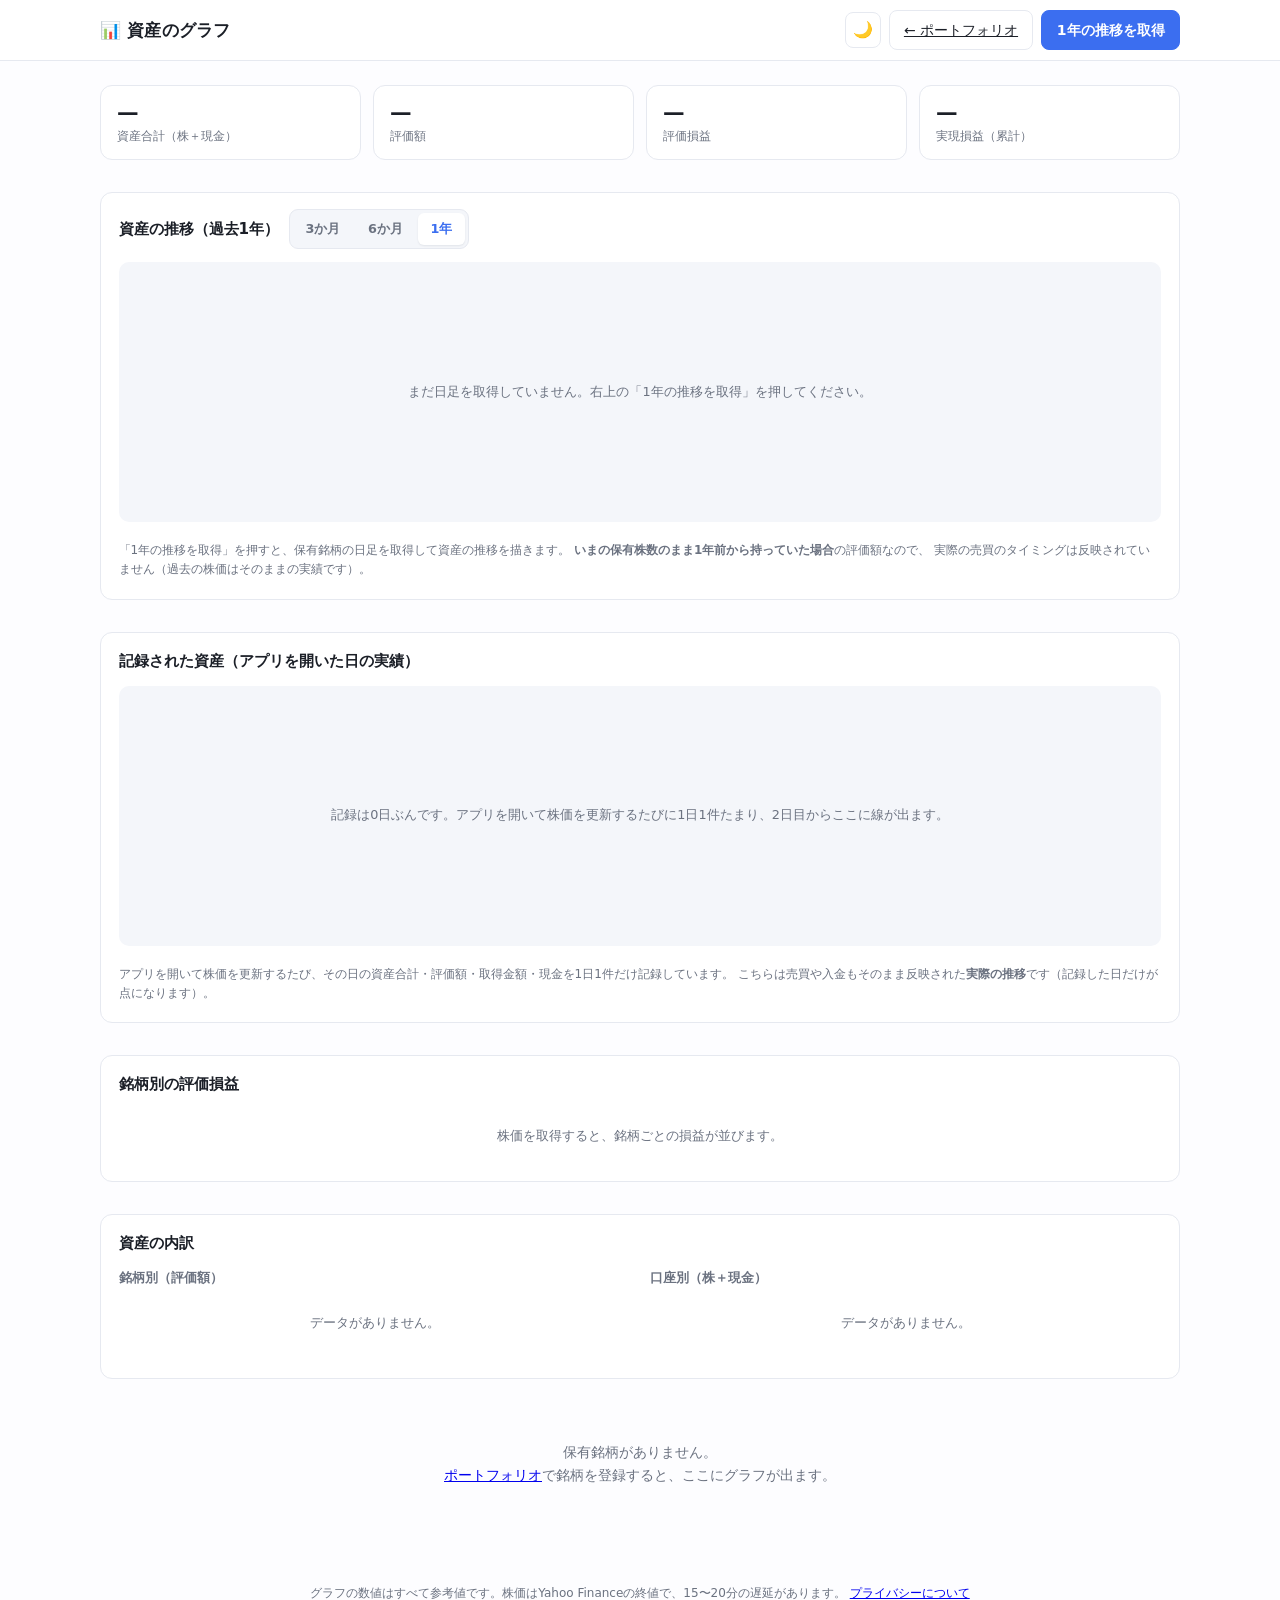
==== chart.html @ 2f05a073 "資産のグラフページを追加し、積み立てが登録できないバグを直した 積み立てパネルを設定0件のときに hidden にしていたため、「＋ 積み立てを追加」 ボタンごと消えて最初の1件を登録できなくなってい" ====
<!DOCTYPE html>
<html lang="ja">
<head>
<meta charset="UTF-8">
<meta name="viewport" content="width=device-width, initial-scale=1, viewport-fit=cover">
<title>資産のグラフ｜日本株ポートフォリオ</title>
<meta name="description" content="保有している日本株の資産合計・評価損益の推移、銘柄別の損益、口座と銘柄の構成比をグラフで確認するページ。">
<meta name="theme-color" content="#ffffff" media="(prefers-color-scheme: light)">
<meta name="theme-color" content="#14161b" media="(prefers-color-scheme: dark)">
<meta name="format-detection" content="telephone=no">

<link rel="manifest" href="manifest.webmanifest">
<meta name="apple-mobile-web-app-capable" content="yes">
<meta name="mobile-web-app-capable" content="yes">
<meta name="apple-mobile-web-app-title" content="資産グラフ">
<meta name="apple-mobile-web-app-status-bar-style" content="default">
<link rel="apple-touch-icon" href="assets/apple-touch-icon.png">

<link rel="icon" href="assets/favicon-32.png" sizes="32x32" type="image/png">
<link rel="icon" href="assets/icon.svg" type="image/svg+xml">
<link rel="stylesheet" href="css/style.css">
</head>
<body>

<header class="site-header">
  <div class="wrap header-inner">
    <h1 class="logo"><span aria-hidden="true">📊</span> 資産のグラフ</h1>
    <div class="header-actions">
      <button type="button" id="themeToggle" class="icon-btn" title="テーマ切り替え" aria-label="テーマ切り替え">🌙</button>
      <a class="btn" href="./">← ポートフォリオ</a>
      <button type="button" id="reloadBtn" class="btn btn-primary">1年の推移を取得</button>
    </div>
  </div>
</header>

<main class="wrap">

  <section class="stats" aria-label="いまの資産">
    <div class="stat"><span class="stat-value" id="statAssets">—</span><span class="stat-label">資産合計（株＋現金）</span></div>
    <div class="stat"><span class="stat-value" id="statValue">—</span><span class="stat-label">評価額</span></div>
    <div class="stat"><span class="stat-value" id="statPl">—</span><span class="stat-label">評価損益</span></div>
    <div class="stat"><span class="stat-value" id="statRealized">—</span><span class="stat-label">実現損益（累計）</span></div>
  </section>

  <section class="panel" aria-label="1年の推移">
    <div class="panel-head">
      <h2 class="panel-title">資産の推移（過去1年）</h2>
      <div class="segmented" id="rangeMode" role="group" aria-label="期間">
        <button type="button" data-range="60" aria-pressed="false">3か月</button>
        <button type="button" data-range="125" aria-pressed="false">6か月</button>
        <button type="button" data-range="250" class="is-on" aria-pressed="true">1年</button>
      </div>
    </div>
    <div id="historyChart" class="chart-box"></div>
    <div class="chart-legend" id="historyLegend"></div>
    <p class="note" id="historyNote">
      「1年の推移を取得」を押すと、保有銘柄の日足を取得して資産の推移を描きます。
      <strong>いまの保有株数のまま1年前から持っていた場合</strong>の評価額なので、
      実際の売買のタイミングは反映されていません（過去の株価はそのままの実績です）。
    </p>
  </section>

  <section class="panel" aria-label="毎日の記録">
    <h2 class="panel-title">記録された資産（アプリを開いた日の実績）</h2>
    <div id="snapshotChart" class="chart-box"></div>
    <div class="chart-legend" id="snapshotLegend"></div>
    <p class="note">
      アプリを開いて株価を更新するたび、その日の資産合計・評価額・取得金額・現金を1日1件だけ記録しています。
      こちらは売買や入金もそのまま反映された<strong>実際の推移</strong>です（記録した日だけが点になります）。
    </p>
  </section>

  <section class="panel" aria-label="銘柄別の評価損益">
    <h2 class="panel-title">銘柄別の評価損益</h2>
    <div id="plChart" class="chart-box chart-box-auto"></div>
  </section>

  <section class="panel" aria-label="構成比">
    <h2 class="panel-title">資産の内訳</h2>
    <div class="donut-row">
      <div class="donut-block">
        <h3 class="donut-title">銘柄別（評価額）</h3>
        <div id="stockDonut" class="donut-wrap"></div>
        <ul class="donut-legend" id="stockLegend"></ul>
      </div>
      <div class="donut-block">
        <h3 class="donut-title">口座別（株＋現金）</h3>
        <div id="accountDonut" class="donut-wrap"></div>
        <ul class="donut-legend" id="accountLegend"></ul>
      </div>
    </div>
  </section>

  <p class="empty" id="empty" hidden>
    保有銘柄がありません。<br>
    <a href="./">ポートフォリオ</a>で銘柄を登録すると、ここにグラフが出ます。
  </p>

</main>

<footer class="site-footer">
  <div class="wrap">
    <p class="note">
      グラフの数値はすべて参考値です。株価はYahoo Financeの終値で、15〜20分の遅延があります。
      <a href="privacy.html">プライバシーについて</a>
    </p>
  </div>
</footer>

<div id="toast" class="toast" role="status" aria-live="polite" hidden></div>

<script src="js/quotes.js"></script>
<script src="js/chart.js"></script>
<script>
  if ('serviceWorker' in navigator && location.protocol.startsWith('http')) {
    window.addEventListener('load', () => {
      navigator.serviceWorker.register('sw.js').catch((err) => console.warn('SW登録に失敗', err));
    });
  }
</script>
</body>
</html>
---- css/style.css ----
/* 日本株ポートフォリオ — 配色や部品の作りは同シリーズの他アプリと揃えています。 */
:root {
  color-scheme: light;
  --bg: #fdfdff;
  --surface: #ffffff;
  --surface-2: #f4f6fa;
  --border: #e6e9f0;
  --text: #1b1f27;
  --text-muted: #6b7280;
  --accent: #3b6ef0;
  --accent-weak: #e8eefe;
  --accent-text: #ffffff;
  --danger: #d64545;
  --danger-weak: #fdecec;
  --ok: #14875a;
  --ok-weak: #e3f4ec;
  --warn: #b7791f;
  --warn-weak: #fdf2dc;
  /* 日本の株価表示にならい、上げ＝赤 / 下げ＝緑（青）とする */
  --up: #d64545;
  --down: #1f7a53;
  --shadow: 0 1px 2px rgba(16, 24, 40, .05), 0 6px 20px rgba(16, 24, 40, .05);
  --radius: 12px;
  /* iOS Safari は 16px 未満の入力欄にフォーカスすると自動でズームするため、
     フォームコントロールはこの値を下回らないようにする。 */
  --input-font-size: 16px;
}

:root[data-theme="dark"] {
  color-scheme: dark;
  --bg: #14161b;
  --surface: #1c1f26;
  --surface-2: #23272f;
  --border: #2f343d;
  --text: #e8eaee;
  --text-muted: #99a1ae;
  --accent: #6c94ff;
  --accent-weak: #212a44;
  --accent-text: #10131a;
  --danger: #ef7373;
  --danger-weak: #3a2326;
  --ok: #4cc38a;
  --ok-weak: #1c3129;
  --warn: #e0b055;
  --warn-weak: #352d19;
  --up: #f47272;
  --down: #4cc38a;
  --shadow: 0 1px 2px rgba(0, 0, 0, .4), 0 6px 20px rgba(0, 0, 0, .3);
}

* { box-sizing: border-box; }

/* display 指定が hidden 属性を上書きしてしまうため、hidden を常に優先させる。 */
[hidden] { display: none !important; }

/* iPhone（ホーム画面から起動したとき）向けの土台。
   ・overscroll-behavior: 端まで来たときのバウンド／引っ張って更新を止める
   ・overflow-x: clip: 横方向のはみ出しを切る。clip はスクロール領域を作らないので
     position: sticky のヘッダーがそのまま効く（hidden だと効かなくなる）
   ・touch-action: pan-y pinch-zoom: 縦スクロールとピンチ拡大だけ許可し、
     横・斜めのスワイプで画面が横に揺れるのを止める */
html {
  overscroll-behavior: none;
  overflow-x: clip;
  -webkit-text-size-adjust: 100%;
}

body {
  margin: 0;
  min-height: 100dvh;
  background: var(--bg);
  color: var(--text);
  font-family: system-ui, -apple-system, "Segoe UI", "Hiragino Sans", "Noto Sans JP", Meiryo, sans-serif;
  line-height: 1.6;
  -webkit-text-size-adjust: 100%;
  overscroll-behavior: none;
  overflow-x: clip;
  touch-action: pan-y pinch-zoom;
  -webkit-tap-highlight-color: transparent;
  /* 横向き時のノッチ側の余白 */
  padding-left: env(safe-area-inset-left);
  padding-right: env(safe-area-inset-right);
}

.wrap {
  width: min(1080px, 100% - 2rem);
  margin-inline: auto;
}

.num { font-variant-numeric: tabular-nums; }

/* ---------- header ---------- */
.site-header {
  position: sticky;
  top: 0;
  z-index: 10;
  background: color-mix(in srgb, var(--surface) 88%, transparent);
  backdrop-filter: blur(8px);
  border-bottom: 1px solid var(--border);
  /* ステータスバー（ノッチ）に潜り込まないぶんの余白 */
  padding-top: env(safe-area-inset-top);
}

.header-inner {
  display: flex;
  align-items: center;
  gap: 1rem;
  min-height: 60px;
  flex-wrap: wrap;
  padding-block: .5rem;
}

.logo {
  font-size: 1.05rem;
  margin: 0;
  margin-right: auto;
  letter-spacing: .01em;
}

.header-actions {
  display: flex;
  align-items: center;
  gap: .5rem;
}

/* ---------- buttons ---------- */
.btn {
  font: inherit;
  font-size: .875rem;
  padding: .5rem .9rem;
  border-radius: 8px;
  border: 1px solid var(--border);
  background: var(--surface);
  color: var(--text);
  cursor: pointer;
  white-space: nowrap;
  transition: background .15s, border-color .15s;
  /* ダブルタップ拡大と長押しの選択メニューを抑える */
  touch-action: manipulation;
  -webkit-user-select: none;
  user-select: none;
}

.btn:hover { background: var(--surface-2); }
.btn:disabled { opacity: .55; cursor: progress; }

.btn-primary {
  background: var(--accent);
  border-color: var(--accent);
  color: var(--accent-text);
  font-weight: 600;
}

.btn-primary:hover { filter: brightness(1.06); background: var(--accent); }
.btn-sm { font-size: .8rem; padding: .3rem .6rem; }

.icon-btn {
  font: inherit;
  width: 36px;
  height: 36px;
  display: grid;
  place-items: center;
  border-radius: 8px;
  border: 1px solid var(--border);
  background: var(--surface);
  color: var(--text);
  cursor: pointer;
  touch-action: manipulation;
  -webkit-user-select: none;
  user-select: none;
}

.icon-btn:hover { background: var(--surface-2); }

/* ---------- menu ---------- */
.menu { position: relative; }

/* 既定は右揃え（ボタンの右端に合わせて左へ開く）。
   ボタンが画面の左寄りにあると左へはみ出すので、開くときに app.js が
   left / right を入れ替える。幅も画面内に収まるように抑えている。 */
.menu-list {
  position: absolute;
  right: 0;
  top: calc(100% + 6px);
  min-width: 200px;
  max-width: min(260px, calc(100vw - 1.5rem));
  background: var(--surface);
  border: 1px solid var(--border);
  border-radius: 10px;
  box-shadow: var(--shadow);
  padding: .3rem;
  display: flex;
  flex-direction: column;
  z-index: 20;
}

.menu-list button {
  font: inherit;
  font-size: .875rem;
  text-align: left;
  padding: .5rem .65rem;
  border: 0;
  border-radius: 6px;
  background: transparent;
  color: var(--text);
  cursor: pointer;
}

.menu-list button:hover { background: var(--surface-2); }
.menu-list .danger { color: var(--danger); }

/* ---------- stats ---------- */
.stats {
  display: grid;
  grid-template-columns: repeat(auto-fit, minmax(150px, 1fr));
  gap: .75rem;
  margin: 1.5rem 0 .5rem;
}

.stat {
  background: var(--surface);
  border: 1px solid var(--border);
  border-radius: var(--radius);
  padding: .85rem 1rem;
  display: flex;
  flex-direction: column;
}

.stat-value {
  font-size: 1.35rem;
  font-weight: 700;
  line-height: 1.25;
  font-variant-numeric: tabular-nums;
  overflow-wrap: anywhere;
}

.stat-value .sub { font-size: .8rem; font-weight: 600; margin-left: .35rem; }
.stat-label { font-size: .75rem; color: var(--text-muted); }

.up { color: var(--up); }
.down { color: var(--down); }

.updated-line {
  margin: 0 0 1rem;
  font-size: .75rem;
  color: var(--text-muted);
}

/* ---------- toolbar ---------- */
.toolbar {
  display: flex;
  gap: .5rem;
  flex-wrap: wrap;
  align-items: center;
  margin-bottom: 1.25rem;
}

.toolbar .search { flex: 1 1 240px; min-width: 0; }

.toolbar input[type="search"],
.toolbar select {
  font: inherit;
  font-size: var(--input-font-size);
  padding: .5rem .7rem;
  border-radius: 8px;
  border: 1px solid var(--border);
  background: var(--surface);
  color: var(--text);
}

.check {
  display: inline-flex;
  align-items: center;
  gap: .35rem;
  font-size: .82rem;
  color: var(--text-muted);
  cursor: pointer;
}

/* ---------- セグメント切り替え ---------- */
.segmented {
  display: inline-flex;
  background: var(--surface-2);
  border: 1px solid var(--border);
  border-radius: 9px;
  padding: 3px;
  gap: 2px;
}

.segmented button {
  font: inherit;
  font-size: .8rem;
  font-weight: 600;
  padding: .35rem .8rem;
  border: 0;
  border-radius: 6px;
  background: transparent;
  color: var(--text-muted);
  cursor: pointer;
  white-space: nowrap;
  touch-action: manipulation;
  -webkit-user-select: none;
  user-select: none;
}

.segmented button:hover { color: var(--text); }

.segmented button.is-on {
  background: var(--surface);
  color: var(--accent);
  box-shadow: 0 1px 2px rgba(16, 24, 40, .08);
}

/* ---------- 保有銘柄カード ---------- */
.list {
  display: grid;
  grid-template-columns: repeat(auto-fill, minmax(340px, 1fr));
  gap: 1rem;
}

.card {
  background: var(--surface);
  border: 1px solid var(--border);
  border-radius: var(--radius);
  box-shadow: var(--shadow);
  padding: 1rem;
  display: flex;
  flex-direction: column;
  gap: .7rem;
}

.card-top { display: flex; align-items: start; gap: .6rem; }

.card-title {
  margin: 0;
  font-size: 1rem;
  font-weight: 700;
  flex: 1;
  min-width: 0;
  overflow-wrap: anywhere;
}

.card-code {
  display: block;
  font-size: .72rem;
  font-weight: 600;
  color: var(--text-muted);
  font-variant-numeric: tabular-nums;
}

.price-box { text-align: right; white-space: nowrap; }

.price-now {
  font-size: 1.2rem;
  font-weight: 700;
  font-variant-numeric: tabular-nums;
  display: block;
  line-height: 1.2;
}

.price-chg { font-size: .75rem; font-weight: 600; font-variant-numeric: tabular-nums; }
.price-stale { font-size: .7rem; color: var(--text-muted); display: block; }

.kv {
  display: grid;
  grid-template-columns: repeat(3, 1fr);
  gap: .5rem .6rem;
  background: var(--surface-2);
  border-radius: 9px;
  padding: .6rem .7rem;
}

.kv > div { min-width: 0; }
.kv dt, .kv .k { font-size: .68rem; color: var(--text-muted); margin: 0; }
.kv dd, .kv .v {
  margin: 0;
  font-size: .92rem;
  font-weight: 700;
  font-variant-numeric: tabular-nums;
  overflow-wrap: anywhere;
}

.section-mini {
  border-top: 1px solid var(--border);
  padding-top: .6rem;
}

.mini-title {
  font-size: .72rem;
  font-weight: 700;
  color: var(--text-muted);
  margin: 0 0 .35rem;
  display: flex;
  align-items: center;
  gap: .4rem;
}

.dividend-line {
  display: flex;
  align-items: baseline;
  gap: .5rem;
  flex-wrap: wrap;
}

.dividend-amount {
  font-size: 1.15rem;
  font-weight: 700;
  font-variant-numeric: tabular-nums;
}

.badges { display: flex; flex-wrap: wrap; gap: .35rem; }

.badge {
  font-size: .7rem;
  font-weight: 600;
  padding: .15rem .5rem;
  border-radius: 999px;
  background: var(--surface-2);
  color: var(--text-muted);
  white-space: nowrap;
}

.badge.ok { background: var(--ok-weak); color: var(--ok); }
.badge.accent { background: var(--accent-weak); color: var(--accent); }
.badge.warn { background: var(--warn-weak); color: var(--warn); }
.badge.danger { background: var(--danger-weak); color: var(--danger); }

.yutai-now {
  font-size: .85rem;
  margin: .3rem 0 0;
  overflow-wrap: anywhere;
  word-break: break-word;
}

.yutai-next {
  font-size: .78rem;
  color: var(--warn);
  margin: .25rem 0 0;
  font-weight: 600;
  overflow-wrap: anywhere;
  word-break: break-word;
}

.yutai-none { font-size: .82rem; color: var(--text-muted); margin: 0; }

/* ---------- 長文の折りたたみ ---------- */
.fold { margin: .3rem 0 0; }

.fold > summary {
  font-size: .78rem;
  color: var(--accent);
  cursor: pointer;
  list-style-position: inside;
  touch-action: manipulation;
  -webkit-user-select: none;
  user-select: none;
}

.fold > summary:hover { text-decoration: underline; }
.fold[open] > summary { margin-bottom: .2rem; }
.fold > p { margin: 0; }

.memo {
  font-size: .8rem;
  color: var(--text-muted);
  background: var(--surface-2);
  border-radius: 8px;
  padding: .45rem .6rem;
  margin: 0;
  white-space: pre-wrap;
  overflow-wrap: anywhere;
}

.card-actions {
  display: flex;
  gap: .4rem;
  flex-wrap: wrap;
  margin-top: auto;
  padding-top: .25rem;
}

.card-actions .btn { font-size: .78rem; padding: .3rem .6rem; }
.card-actions .btn.link-danger { color: var(--danger); }

/* ---------- 一覧表モード ---------- */
.list.table-view {
  display: block;
  overflow-x: auto;
  /* body で横方向のパンを止めているので、この中だけ横スワイプを許可する */
  touch-action: pan-x pan-y pinch-zoom;
  -webkit-overflow-scrolling: touch;
  background: var(--surface);
  border: 1px solid var(--border);
  border-radius: var(--radius);
}

.holdings-table {
  width: 100%;
  border-collapse: collapse;
  font-size: .85rem;
  white-space: nowrap;
}

.holdings-table th,
.holdings-table td {
  padding: .55rem .7rem;
  border-bottom: 1px solid var(--border);
  text-align: right;
  font-variant-numeric: tabular-nums;
}

.holdings-table th {
  font-size: .72rem;
  color: var(--text-muted);
  font-weight: 600;
  position: sticky;
  top: 0;
  background: var(--surface);
}

.holdings-table th:first-child,
.holdings-table td:first-child { text-align: left; white-space: normal; min-width: 11rem; }
.holdings-table tbody tr:hover { background: var(--surface-2); }
.holdings-table tfoot td { font-weight: 700; border-top: 2px solid var(--border); border-bottom: 0; }
.holdings-table .row-btn {
  font: inherit;
  font-size: .78rem;
  border: 1px solid var(--border);
  border-radius: 6px;
  background: var(--surface);
  color: var(--text);
  padding: .15rem .5rem;
  cursor: pointer;
}

/* ---------- パネル（配当カレンダー・優待一覧） ---------- */
.panel {
  margin-top: 2rem;
  background: var(--surface);
  border: 1px solid var(--border);
  border-radius: var(--radius);
  padding: 1rem 1.1rem 1.2rem;
}

.panel-title { margin: 0 0 .8rem; font-size: .95rem; }

/* サマリーの直下に置くパネルは、上の余白を詰める */
.panel-tight { margin-top: .75rem; }

/* ---------- 口座別サマリー ---------- */
.account-grid {
  display: grid;
  grid-template-columns: repeat(auto-fit, minmax(220px, 1fr));
  gap: .6rem;
}

.account-card {
  font: inherit;
  text-align: left;
  display: flex;
  flex-direction: column;
  gap: .3rem;
  background: var(--surface-2);
  border: 1px solid transparent;
  border-radius: 10px;
  padding: .6rem .75rem;
  color: var(--text);
  cursor: pointer;
  touch-action: manipulation;
}

.account-card:hover { border-color: var(--border); }
.account-card.is-on { border-color: var(--accent); background: var(--accent-weak); }

.ac-head { display: flex; align-items: center; gap: .4rem; }
.ac-count { font-size: .72rem; color: var(--text-muted); }
.ac-value { font-size: 1.15rem; font-weight: 700; font-variant-numeric: tabular-nums; }

.ac-rows {
  display: flex;
  flex-direction: column;
  font-size: .76rem;
  color: var(--text-muted);
  font-variant-numeric: tabular-nums;
}

/* ---------- NISA枠のゲージ ---------- */
.gauge { margin-bottom: .8rem; }

.gauge-head {
  display: flex;
  justify-content: space-between;
  gap: .5rem;
  font-size: .78rem;
  font-weight: 600;
  margin-bottom: .25rem;
  flex-wrap: wrap;
}

.gauge-head .num { color: var(--text-muted); font-weight: 600; }

.gauge-bar {
  height: 10px;
  border-radius: 999px;
  background: var(--surface-2);
  overflow: hidden;
}

.gauge-bar > span {
  display: block;
  height: 100%;
  border-radius: 999px;
  background: var(--ok);
  transition: width .35s ease;
}

.gauge-bar > span.over { background: var(--danger); }
.gauge-rest { margin: .2rem 0 0; font-size: .72rem; color: var(--text-muted); font-variant-numeric: tabular-nums; }

.calendar {
  display: grid;
  /* minmax(0, 1fr) にしないと、中身の最小幅で12列が画面からはみ出す */
  grid-template-columns: repeat(12, minmax(0, 1fr));
  gap: .35rem;
  align-items: end;
  min-height: 130px;
}

.cal-col {
  display: flex;
  flex-direction: column;
  align-items: center;
  gap: .25rem;
  min-width: 0;
  overflow: hidden;
}

.cal-amount { font-size: .62rem; color: var(--text-muted); font-variant-numeric: tabular-nums; }

.cal-bar {
  width: 100%;
  min-height: 3px;
  border-radius: 5px 5px 0 0;
  background: var(--accent);
  opacity: .85;
}

/* クラス名は .empty にしないこと（空状態メッセージ用の .empty と衝突して
   padding が付き、カレンダーの列がはみ出す）。 */
.cal-bar.is-empty { background: var(--surface-2); }
.cal-month { font-size: .68rem; color: var(--text-muted); font-variant-numeric: tabular-nums; }

.yutai-list { list-style: none; margin: 0; padding: 0; display: grid; gap: .5rem; }

/* 優待の説明は長くなりがちなので、1行に詰め込まず縦に積む。 */
.yutai-list li {
  display: flex;
  flex-direction: column;
  gap: .2rem;
  background: var(--surface-2);
  border-radius: 9px;
  padding: .5rem .7rem;
  font-size: .85rem;
  min-width: 0;
}

.yutai-list .y-head {
  display: flex;
  gap: .5rem;
  align-items: baseline;
  flex-wrap: wrap;
  min-width: 0;
}

.yutai-list .y-name { font-weight: 700; overflow-wrap: anywhere; }
.yutai-list .y-text { margin: 0; overflow-wrap: anywhere; word-break: break-word; }
.yutai-list .y-value { font-variant-numeric: tabular-nums; color: var(--text-muted); margin-left: auto; }

/* ---------- empty / footer ---------- */
.empty {
  text-align: center;
  color: var(--text-muted);
  padding: 3rem 1rem;
  font-size: .9rem;
}

.note { font-size: .75rem; color: var(--text-muted); line-height: 1.6; margin: .6rem 0 0; }

.site-footer {
  margin: 3rem auto 2rem;
  /* ホームインジケータに文字がかからないようにする */
  padding-bottom: env(safe-area-inset-bottom);
  font-size: .75rem;
  color: var(--text-muted);
  text-align: center;
}

/* ---------- dialog ---------- */
.dialog {
  border: 1px solid var(--border);
  border-radius: 14px;
  background: var(--surface);
  color: var(--text);
  padding: 0;
  width: min(560px, calc(100% - 2rem));
  max-height: calc(100dvh - env(safe-area-inset-top) - env(safe-area-inset-bottom) - 2rem);
  box-shadow: var(--shadow);
  /* ダイアログの中は縦スクロールのみ。背面のページには伝播させない */
  overscroll-behavior: contain;
}

.dialog-wide { width: min(700px, calc(100% - 2rem)); }
.dialog::backdrop { background: rgba(0, 0, 0, .45); }

.dialog form {
  padding: 1.25rem;
  padding-bottom: calc(1.25rem + env(safe-area-inset-bottom));
  display: flex;
  flex-direction: column;
  gap: .85rem;
  max-height: calc(100dvh - env(safe-area-inset-top) - env(safe-area-inset-bottom) - 2rem);
  overflow-y: auto;
  overscroll-behavior: contain;
}

/* autofocus を当てている見出し。フォーカスリングは出さない（キーボード対策のための便宜的なフォーカス） */
.dialog-title:focus { outline: none; }

.dialog-title { margin: 0; font-size: 1.1rem; }
.dialog-sub { margin: -.5rem 0 0; font-size: .85rem; color: var(--text-muted); }
.dialog-text { margin: 0; font-size: .88rem; }
.dialog-list { margin: 0; padding-left: 1.2rem; font-size: .82rem; color: var(--text-muted); }
.dialog-list li { margin-bottom: .25rem; }

.row { display: flex; gap: .6rem; flex-wrap: wrap; }

.field { display: flex; flex-direction: column; gap: .25rem; flex: 1 1 12rem; min-width: 0; }
.field-sm { flex: 0 1 8rem; }

.field > span {
  font-size: .78rem;
  color: var(--text-muted);
  font-weight: 600;
}

.field > span em {
  font-style: normal;
  color: var(--danger);
  font-size: .7rem;
  margin-left: .2rem;
}

.field input,
.field select,
.field textarea {
  font: inherit;
  font-size: var(--input-font-size);
  padding: .5rem .65rem;
  border-radius: 8px;
  border: 1px solid var(--border);
  background: var(--bg);
  color: var(--text);
  width: 100%;
}

.field input:focus-visible,
.field select:focus-visible,
.toolbar input:focus-visible,
.toolbar select:focus-visible,
.btn:focus-visible,
.icon-btn:focus-visible {
  outline: 2px solid var(--accent);
  outline-offset: 1px;
}

.hint { margin: .1rem 0 0; font-size: .75rem; color: var(--text-muted); line-height: 1.45; }

.field-label {
  font-size: .78rem;
  color: var(--text-muted);
  font-weight: 600;
}

.field-label em { font-style: normal; color: var(--danger); font-size: .7rem; margin-left: .2rem; }

/* ---------- 証券コードの候補 ---------- */
.combo { position: relative; }

.suggest {
  position: absolute;
  inset-inline: 0;
  top: calc(100% + 4px);
  z-index: 5;
  margin: 0;
  padding: .25rem;
  list-style: none;
  max-height: 15rem;
  overflow-y: auto;
  overscroll-behavior: contain;
  background: var(--surface);
  border: 1px solid var(--border);
  border-radius: 10px;
  box-shadow: var(--shadow);
}

.suggest button {
  font: inherit;
  width: 100%;
  display: flex;
  align-items: baseline;
  gap: .5rem;
  text-align: left;
  padding: .4rem .5rem;
  border: 0;
  border-radius: 7px;
  background: transparent;
  color: var(--text);
  cursor: pointer;
  touch-action: manipulation;
}

.suggest button:hover,
.suggest button:focus-visible { background: var(--surface-2); outline: none; }

.suggest .sg-code {
  font-size: .8rem;
  font-weight: 700;
  font-variant-numeric: tabular-nums;
  color: var(--accent);
  flex: 0 0 3.2rem;
}

.suggest .sg-name { font-size: .85rem; flex: 1; min-width: 0; overflow-wrap: anywhere; }
.suggest .sg-mk { font-size: .68rem; color: var(--text-muted); white-space: nowrap; }

.form-error {
  margin: 0;
  font-size: .82rem;
  color: var(--danger);
  background: var(--danger-weak);
  border-radius: 8px;
  padding: .45rem .6rem;
}

.fieldset {
  border: 1px solid var(--border);
  border-radius: 10px;
  padding: .75rem;
  margin: 0;
  display: flex;
  flex-direction: column;
  gap: .5rem;
}

.fieldset legend { font-size: .78rem; font-weight: 700; color: var(--text-muted); padding: 0 .3rem; }

.tier-rows { display: flex; flex-direction: column; gap: .45rem; }

.tier-row { display: flex; gap: .4rem; align-items: center; }
.tier-row input { font: inherit; font-size: var(--input-font-size); padding: .4rem .5rem; border-radius: 7px; border: 1px solid var(--border); background: var(--bg); color: var(--text); min-width: 0; }
.tier-row .t-shares { width: 5.5rem; text-align: right; }
.tier-row .t-text { flex: 1; }
.tier-row .t-value { width: 6.5rem; text-align: right; }
.tier-row .t-del { border: 0; background: transparent; color: var(--text-muted); cursor: pointer; font: inherit; padding: .1rem .35rem; line-height: 1; }
.tier-row .t-del:hover { color: var(--danger); }

.dialog-actions {
  display: flex;
  justify-content: flex-end;
  gap: .5rem;
  flex-wrap: wrap;
  padding-top: .25rem;
}

/* ---------- シミュレーション ---------- */
.sim-controls { display: flex; flex-direction: column; gap: .5rem; min-width: 0; }
.sim-controls > * { max-width: 100%; }
.sim-controls input[type="range"] { width: 100%; min-width: 0; accent-color: var(--accent); }
.sim-quick { display: flex; gap: .4rem; flex-wrap: wrap; }

/* 狭い画面では表がダイアログの幅を超えるので、この中だけ横スクロールさせる */
.table-scroll {
  overflow-x: auto;
  touch-action: pan-x pan-y pinch-zoom;
  -webkit-overflow-scrolling: touch;
}

.sim-table { width: 100%; border-collapse: collapse; font-size: .85rem; }
.sim-table th, .sim-table td {
  padding: .45rem .5rem;
  border-bottom: 1px solid var(--border);
  text-align: right;
  font-variant-numeric: tabular-nums;
}
.sim-table th { font-size: .72rem; color: var(--text-muted); font-weight: 600; }
.sim-table th:first-child, .sim-table td:first-child { text-align: left; white-space: nowrap; }
.sim-table .diff { font-weight: 700; }
.sim-table tr.highlight td { background: var(--accent-weak); }

.sim-yutai {
  background: var(--surface-2);
  border-radius: 9px;
  padding: .6rem .7rem;
  font-size: .85rem;
  margin: .75rem 0 0;
}

.sim-yutai .arrow { color: var(--text-muted); margin: 0 .35rem; }
.sim-note { font-size: .75rem; color: var(--text-muted); margin: .5rem 0 0; }

/* ---------- toast ---------- */
.toast {
  position: fixed;
  left: 50%;
  bottom: calc(1.5rem + env(safe-area-inset-bottom));
  transform: translateX(-50%);
  background: var(--text);
  color: var(--bg);
  font-size: .85rem;
  padding: .55rem 1rem;
  border-radius: 999px;
  box-shadow: var(--shadow);
  z-index: 100;
  max-width: min(90vw, 30rem);
  text-align: center;
}

@media (max-width: 560px) {
  .wrap { width: min(1080px, 100% - 1.5rem); }
  .logo { font-size: .95rem; flex: 1 1 100%; margin-right: 0; }
  .header-inner { gap: .5rem; min-height: 52px; }
  /* ボタンが増えても収まるように、狭い画面では折り返させる */
  .header-actions { gap: .35rem; width: 100%; flex-wrap: wrap; }
  .header-actions .btn {
    flex: 1 1 auto;
    min-width: 0;
    padding: .45rem .5rem;
    font-size: .82rem;
    text-align: center;
  }
  .stats { grid-template-columns: repeat(2, 1fr); gap: .5rem; }
  .stat { padding: .7rem .8rem; }
  .stat-value { font-size: 1.15rem; }
  .list { grid-template-columns: 1fr; }
  .calendar { gap: .15rem; }
  .cal-amount { display: none; }
  .cal-month { font-size: .6rem; }
  .sim-table { font-size: .78rem; }
  .sim-table th, .sim-table td { padding: .4rem .3rem; }
  .sim-table th:first-child, .sim-table td:first-child { white-space: normal; }
  .kv { grid-template-columns: repeat(2, 1fr); }
  .card-actions .btn { flex: 1 1 30%; }
  .account-grid { grid-template-columns: 1fr; }
  .toolbar select { flex: 1 1 45%; min-width: 0; }
}

/* ホーム画面から起動したとき（ブラウザのUIが無い状態） */
@media (display-mode: standalone) {
  /* Safari のツールバーが無いぶん、最下部に少し余白を足す */
  .site-footer { margin-bottom: calc(2rem + env(safe-area-inset-bottom)); }
}

/* ---------- 夜間PTS・場中の値動きページ ---------- */
.session-bar {
  background: var(--surface);
  border: 1px solid var(--border);
  border-radius: var(--radius);
  padding: .8rem 1rem;
  margin-top: 1.5rem;
  display: flex;
  flex-direction: column;
  gap: .4rem;
}

.session-now { display: flex; align-items: baseline; gap: .6rem; flex-wrap: wrap; }

.session-badge {
  font-size: .8rem;
  font-weight: 700;
  padding: .2rem .7rem;
  border-radius: 999px;
  background: var(--surface-2);
  color: var(--text-muted);
  white-space: nowrap;
}

.session-badge.is-morning,
.session-badge.is-afternoon { background: var(--ok-weak); color: var(--ok); }
.session-badge.is-lunch,
.session-badge.is-closing,
.session-badge.is-pre { background: var(--warn-weak); color: var(--warn); }
.session-badge.is-night { background: var(--accent-weak); color: var(--accent); }
.session-badge.is-weekend { background: var(--surface-2); color: var(--text-muted); }

.session-clock { font-size: 1.4rem; font-weight: 700; line-height: 1.1; }
.session-next { margin: 0; font-size: .78rem; color: var(--text-muted); }

.session-track { display: flex; gap: 2px; height: 8px; margin-top: .2rem; }

.track-seg {
  background: var(--surface-2);
  border-radius: 3px;
  overflow: hidden;
  min-width: 0;
}

.track-seg > span { display: block; height: 100%; background: var(--accent); opacity: .75; }
.track-seg.is-lunch > span,
.track-seg.is-closing > span { background: var(--text-muted); opacity: .35; }
.track-seg.is-night > span { background: var(--accent); opacity: 1; }

/* 当日の値動きミニチャート */
.spark {
  width: 100%;
  height: 64px;
  display: block;
  background: var(--surface-2);
  border-radius: 8px;
}

.spark-none {
  height: 64px;
  display: grid;
  place-items: center;
  background: var(--surface-2);
  border-radius: 8px;
  font-size: .75rem;
  color: var(--text-muted);
}

.kv-4 { grid-template-columns: repeat(4, minmax(0, 1fr)); }

/* 夜間PTSの入力 */
.pts-input-line {
  display: flex;
  gap: .4rem;
  align-items: center;
  flex-wrap: wrap;
}

.pts-input {
  font: inherit;
  font-size: var(--input-font-size);
  font-variant-numeric: tabular-nums;
  padding: .45rem .6rem;
  border-radius: 8px;
  border: 1px solid var(--border);
  background: var(--bg);
  color: var(--text);
  flex: 1 1 7rem;
  min-width: 0;
}

.pts-input:focus-visible { outline: 2px solid var(--accent); outline-offset: 1px; }

.pts-result {
  display: flex;
  align-items: baseline;
  gap: .5rem;
  flex-wrap: wrap;
  margin-top: .5rem;
}

.pts-diff { font-size: 1.1rem; font-weight: 700; font-variant-numeric: tabular-nums; }
.pts-pl { font-size: .82rem; font-weight: 600; font-variant-numeric: tabular-nums; }

@media (max-width: 560px) {
  .session-clock { font-size: 1.2rem; }
  .kv-4 { grid-template-columns: repeat(2, minmax(0, 1fr)); }
  .pts-input-line .btn { flex: 1; text-align: center; }
}

/* ---------- 投資余力・売却履歴 ---------- */
.cash-rows { display: flex; flex-direction: column; gap: .6rem; }

.stats-inline { margin: 0 0 1rem; }
.stats-inline .stat { padding: .6rem .75rem; }
.stats-inline .stat-value { font-size: 1.05rem; }

.sales-list { list-style: none; margin: 0; padding: 0; display: grid; gap: .5rem; }

.sales-list li {
  background: var(--surface-2);
  border-radius: 9px;
  padding: .5rem .7rem;
  display: flex;
  flex-direction: column;
  gap: .25rem;
  min-width: 0;
}

.sale-head { display: flex; align-items: baseline; gap: .5rem; flex-wrap: wrap; min-width: 0; }
.sale-date { font-size: .72rem; color: var(--text-muted); }
.sale-name { font-weight: 700; font-size: .88rem; overflow-wrap: anywhere; }
.sale-head .row-btn { margin-left: auto; }

.sale-body {
  display: flex;
  gap: .3rem .9rem;
  flex-wrap: wrap;
  font-size: .78rem;
  color: var(--text-muted);
  font-variant-numeric: tabular-nums;
}

.sale-body .up, .sale-body .down { font-weight: 700; }

/* 売却済みの銘柄カードは沈めて表示する */
.card.is-sold { opacity: .72; }
.card.is-sold .price-now { font-weight: 600; }

.sell-quick { display: flex; gap: .35rem; flex-wrap: wrap; }
.sell-preview { margin-top: .25rem; }
.sell-preview .sim-table td:first-child { color: var(--text-muted); font-size: .78rem; }
.sell-preview .sim-table td:last-child { text-align: right; font-weight: 600; }

/* ---------- 積み立て ---------- */
.panel-head {
  display: flex;
  align-items: center;
  gap: .6rem;
  flex-wrap: wrap;
  margin-bottom: .8rem;
}

.panel-head .panel-title { margin: 0; }
.panel-head .btn { margin-left: auto; }

.plan-summary {
  display: flex;
  flex-direction: column;
  gap: .5rem;
  margin-bottom: .9rem;
  padding-bottom: .8rem;
  border-bottom: 1px solid var(--border);
}

.plan-total { display: flex; align-items: baseline; gap: .6rem; flex-wrap: wrap; }
.plan-total-value { font-size: 1.35rem; font-weight: 700; font-variant-numeric: tabular-nums; }
.plan-total-value .sub { font-size: .8rem; font-weight: 600; margin-left: .1rem; }
.plan-total-label { font-size: .78rem; color: var(--text-muted); }

.plan-account {
  display: flex;
  align-items: center;
  gap: .5rem;
  flex-wrap: wrap;
  font-size: .78rem;
  color: var(--text-muted);
}

.plan-limit { display: flex; align-items: center; gap: .5rem; flex: 1 1 14rem; min-width: 0; flex-wrap: wrap; }
.plan-limit .gauge-bar { flex: 1 1 6rem; min-width: 4rem; height: 8px; }

.plan-list { display: grid; grid-template-columns: repeat(auto-fill, minmax(320px, 1fr)); gap: .9rem; }

.plan-card {
  background: var(--surface-2);
  border: 1px solid var(--border);
  border-radius: var(--radius);
  padding: .85rem;
  display: flex;
  flex-direction: column;
  gap: .6rem;
  min-width: 0;
}

.plan-card.is-paused { opacity: .65; }

.plan-head { display: flex; align-items: start; gap: .6rem; }
.plan-name { margin: 0; font-size: 1rem; font-weight: 700; flex: 1; min-width: 0; overflow-wrap: anywhere; }
.plan-amount { font-size: 1.05rem; font-weight: 700; white-space: nowrap; font-variant-numeric: tabular-nums; }
.plan-amount .sub { font-size: .72rem; font-weight: 600; color: var(--text-muted); }

.plan-status { display: flex; align-items: center; gap: .5rem; flex-wrap: wrap; }
.plan-memo { font-size: .75rem; color: var(--text-muted); overflow-wrap: anywhere; }

.plan-card .kv { background: var(--surface); }
.plan-card .card-actions { margin-top: .1rem; }
.plan-preview { margin-top: -.3rem; }

@media (max-width: 560px) {
  .plan-list { grid-template-columns: 1fr; }
  .plan-head .btn { margin-left: 0; width: 100%; }
}

/* ---------- グラフページ ---------- */
.chart-box {
  width: 100%;
  height: 260px;
  background: var(--surface-2);
  border-radius: 10px;
  overflow: hidden;
}

.chart-box-auto { height: auto; background: transparent; }

.chart { width: 100%; height: 100%; display: block; }
.chart .axis { font-size: 10px; fill: var(--text-muted); }

.chart-empty {
  height: 100%;
  display: grid;
  place-items: center;
  text-align: center;
  margin: 0;
  padding: 1rem;
  font-size: .8rem;
  color: var(--text-muted);
}

.chart-legend {
  display: flex;
  gap: .35rem 1rem;
  flex-wrap: wrap;
  margin-top: .6rem;
  font-size: .78rem;
  color: var(--text-muted);
}

.legend-item { display: inline-flex; align-items: center; gap: .35rem; }
.legend-item strong { color: var(--text); font-variant-numeric: tabular-nums; }

.legend-swatch {
  width: 10px;
  height: 10px;
  border-radius: 3px;
  display: inline-block;
  flex: none;
}

/* 銘柄別の損益バー */
.pl-bars { display: flex; flex-direction: column; gap: .4rem; }

.pl-row { display: flex; align-items: center; gap: .6rem; }

.pl-name {
  flex: 0 0 8.5rem;
  min-width: 0;
  font-size: .82rem;
  font-weight: 600;
  display: flex;
  flex-direction: column;
  overflow-wrap: anywhere;
}

.pl-sub { font-size: .68rem; font-weight: 500; color: var(--text-muted); }

.pl-track {
  position: relative;
  flex: 1;
  min-width: 0;
  height: 18px;
  background: var(--surface-2);
  border-radius: 4px;
}

.pl-bar { position: absolute; top: 3px; height: 12px; border-radius: 3px; }
.pl-bar.is-up { background: var(--up); }
.pl-bar.is-down { background: var(--down); }

.pl-zero {
  position: absolute;
  left: 50%;
  top: 0;
  bottom: 0;
  width: 1px;
  background: var(--border);
}

.pl-value {
  flex: 0 0 6.5rem;
  text-align: right;
  font-size: .82rem;
  font-weight: 700;
  font-variant-numeric: tabular-nums;
  display: flex;
  flex-direction: column;
}

/* 構成比のドーナツ */
.donut-row { display: grid; grid-template-columns: repeat(auto-fit, minmax(240px, 1fr)); gap: 1.2rem; }
.donut-block { min-width: 0; }
.donut-title { margin: 0 0 .5rem; font-size: .8rem; color: var(--text-muted); }
.donut-wrap { display: flex; justify-content: center; }
.donut { width: 150px; height: 150px; }
.donut-total { font-size: 15px; font-weight: 700; fill: var(--text); }
.donut-unit { font-size: 9px; fill: var(--text-muted); }

.donut-legend {
  list-style: none;
  margin: .6rem 0 0;
  padding: 0;
  display: flex;
  flex-direction: column;
  gap: .3rem;
  font-size: .78rem;
}

.donut-legend li { display: flex; align-items: center; gap: .45rem; min-width: 0; }
.donut-legend .dl-name { flex: 1; min-width: 0; overflow-wrap: anywhere; }
.donut-legend .dl-value { font-variant-numeric: tabular-nums; white-space: nowrap; }
.donut-legend .dl-rate { color: var(--text-muted); margin-left: .4rem; }

@media (max-width: 560px) {
  .chart-box { height: 210px; }
  .pl-name { flex-basis: 6rem; font-size: .76rem; }
  .pl-value { flex-basis: 5.5rem; font-size: .76rem; }
}
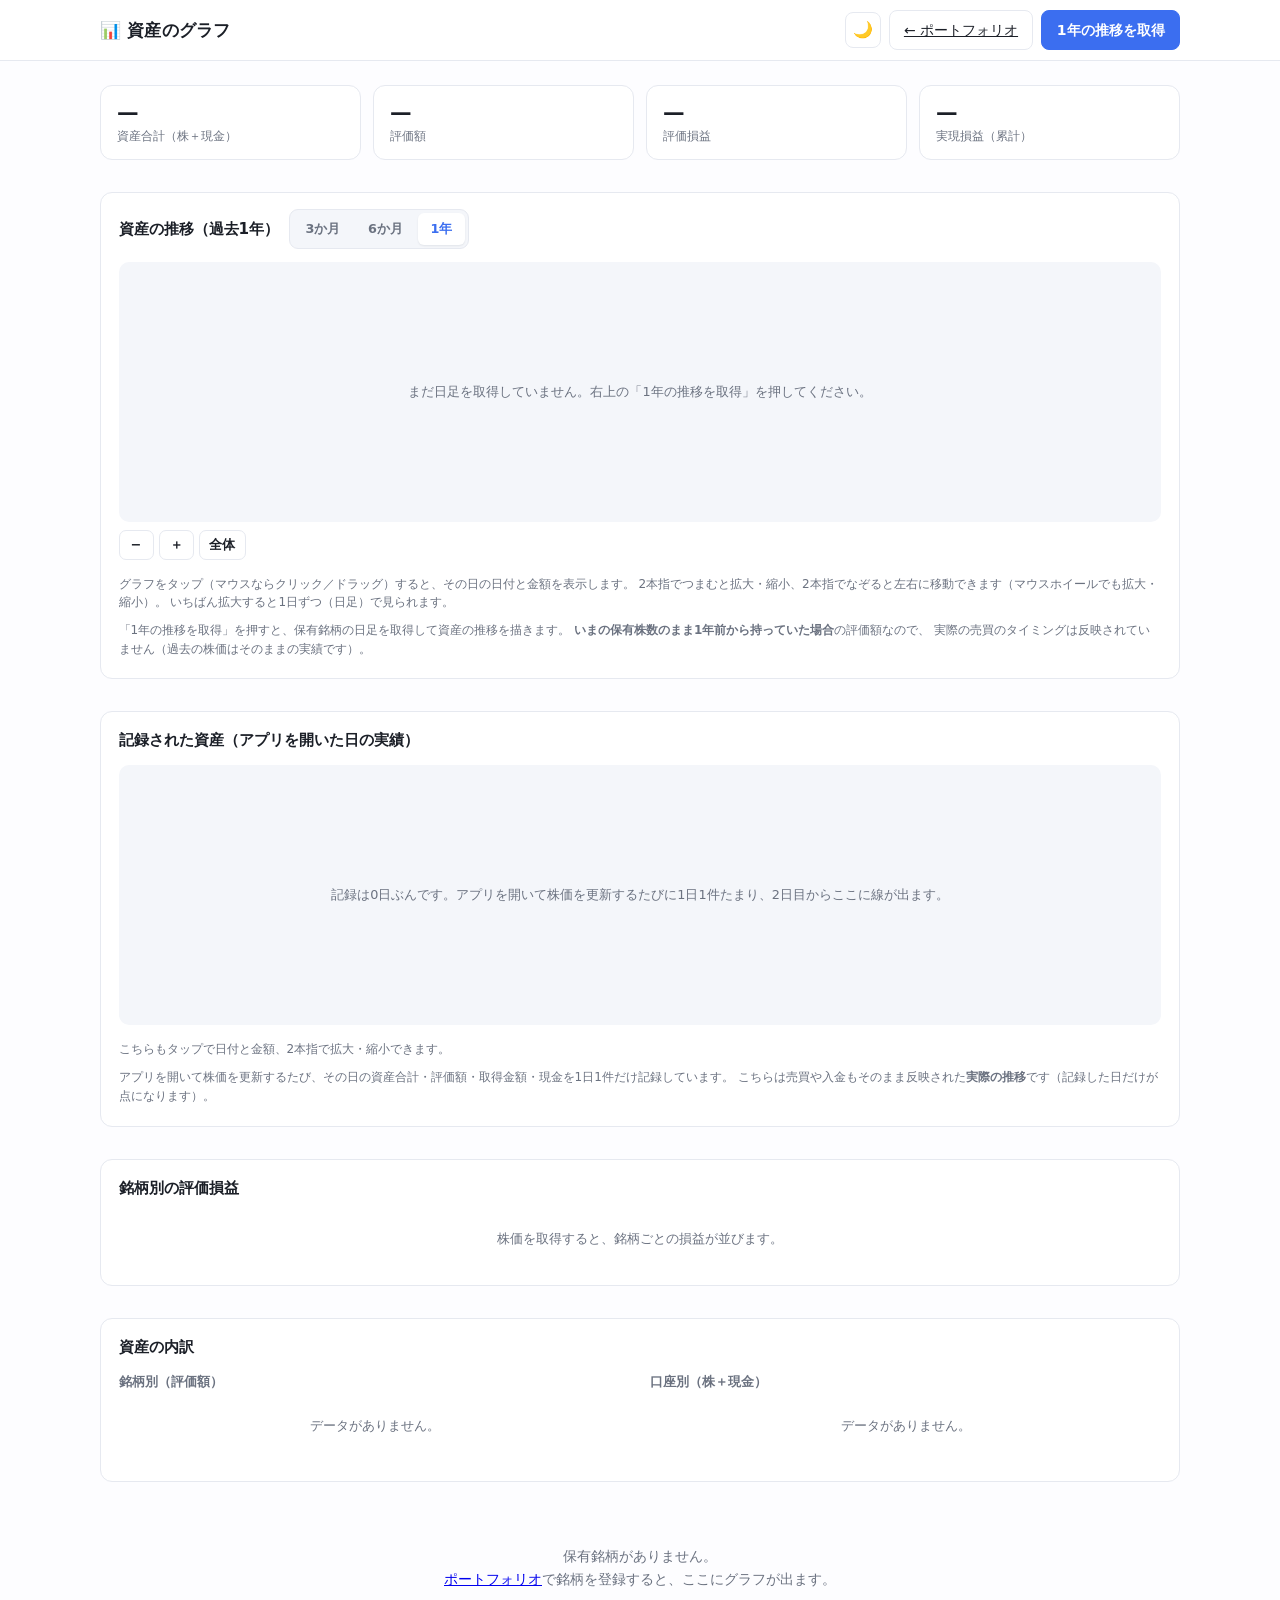
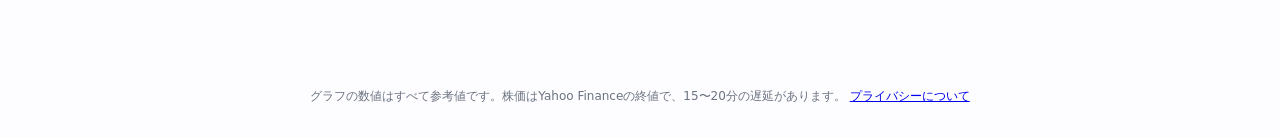
==== commit 59daa89d: "資産推移グラフを拡大できるようにし、タップで日付と金額を出すようにした 折れ線グラフを描くだけの関数から、操作を受け付ける小さな部品（mountChart）に 作り直した。過去1年の推移と、記録された" ====
--- a/chart.html
+++ b/chart.html
@@ -52,7 +52,20 @@
       </div>
     </div>
     <div id="historyChart" class="chart-box"></div>
+    <div class="chart-tools">
+      <div class="chart-zoom" role="group" aria-label="拡大・縮小">
+        <button type="button" data-zoom="out" aria-label="縮小">−</button>
+        <button type="button" data-zoom="in" aria-label="拡大">＋</button>
+        <button type="button" data-zoom="reset">全体</button>
+      </div>
+      <span class="chart-window" id="historyWindow"></span>
+    </div>
     <div class="chart-legend" id="historyLegend"></div>
+    <p class="hint chart-usage">
+      グラフをタップ（マウスならクリック／ドラッグ）すると、その日の日付と金額を表示します。
+      2本指でつまむと拡大・縮小、2本指でなぞると左右に移動できます（マウスホイールでも拡大・縮小）。
+      いちばん拡大すると1日ずつ（日足）で見られます。
+    </p>
     <p class="note" id="historyNote">
       「1年の推移を取得」を押すと、保有銘柄の日足を取得して資産の推移を描きます。
       <strong>いまの保有株数のまま1年前から持っていた場合</strong>の評価額なので、
@@ -64,6 +77,7 @@
     <h2 class="panel-title">記録された資産（アプリを開いた日の実績）</h2>
     <div id="snapshotChart" class="chart-box"></div>
     <div class="chart-legend" id="snapshotLegend"></div>
+    <p class="hint chart-usage">こちらもタップで日付と金額、2本指で拡大・縮小できます。</p>
     <p class="note">
       アプリを開いて株価を更新するたび、その日の資産合計・評価額・取得金額・現金を1日1件だけ記録しています。
       こちらは売買や入金もそのまま反映された<strong>実際の推移</strong>です（記録した日だけが点になります）。
--- a/css/style.css
+++ b/css/style.css
@@ -1307,3 +1307,88 @@
   .pl-name { flex-basis: 6rem; font-size: .76rem; }
   .pl-value { flex-basis: 5.5rem; font-size: .76rem; }
 }
+
+/* ---------- グラフの操作（拡大・タップ） ---------- */
+.chart-box.is-interactive {
+  position: relative;
+  /* 縦スクロールはブラウザに任せ、横の動きとつまみ操作はこちらで受ける */
+  touch-action: pan-y;
+  cursor: crosshair;
+  -webkit-user-select: none;
+  user-select: none;
+}
+
+.chart-box .chart { width: 100%; height: 100%; }
+
+.cross .cross-line { stroke: var(--text-muted); stroke-width: 1; stroke-dasharray: 3 3; }
+.cross .cross-dot { stroke: var(--surface); stroke-width: 1.5; }
+
+.chart-tip {
+  position: absolute;
+  top: 8px;
+  z-index: 2;
+  background: var(--surface);
+  border: 1px solid var(--border);
+  border-radius: 9px;
+  box-shadow: var(--shadow);
+  padding: .45rem .6rem;
+  font-size: .74rem;
+  line-height: 1.5;
+  pointer-events: none;
+  display: flex;
+  flex-direction: column;
+  gap: .1rem;
+  max-width: 60%;
+}
+
+.chart-tip .tip-date {
+  font-weight: 700;
+  font-size: .72rem;
+  color: var(--text-muted);
+  margin-bottom: .1rem;
+}
+
+.chart-tip .tip-row {
+  display: flex;
+  align-items: center;
+  gap: .35rem;
+  white-space: nowrap;
+}
+
+.chart-tip .tip-row strong { margin-left: auto; font-variant-numeric: tabular-nums; }
+.chart-tip .tip-extra { color: var(--text-muted); border-top: 1px solid var(--border); margin-top: .15rem; padding-top: .15rem; }
+
+.chart-tools {
+  display: flex;
+  align-items: center;
+  gap: .6rem;
+  flex-wrap: wrap;
+  margin-top: .5rem;
+}
+
+.chart-zoom { display: inline-flex; gap: .3rem; }
+
+.chart-zoom button {
+  font: inherit;
+  font-size: .8rem;
+  font-weight: 600;
+  min-width: 2.2rem;
+  padding: .25rem .6rem;
+  border: 1px solid var(--border);
+  border-radius: 7px;
+  background: var(--surface);
+  color: var(--text);
+  cursor: pointer;
+  touch-action: manipulation;
+}
+
+.chart-zoom button:hover { background: var(--surface-2); }
+
+.chart-window {
+  font-size: .75rem;
+  color: var(--text-muted);
+  font-variant-numeric: tabular-nums;
+}
+
+.chart-window strong { font-variant-numeric: tabular-nums; }
+.chart-usage { margin-top: .4rem; }
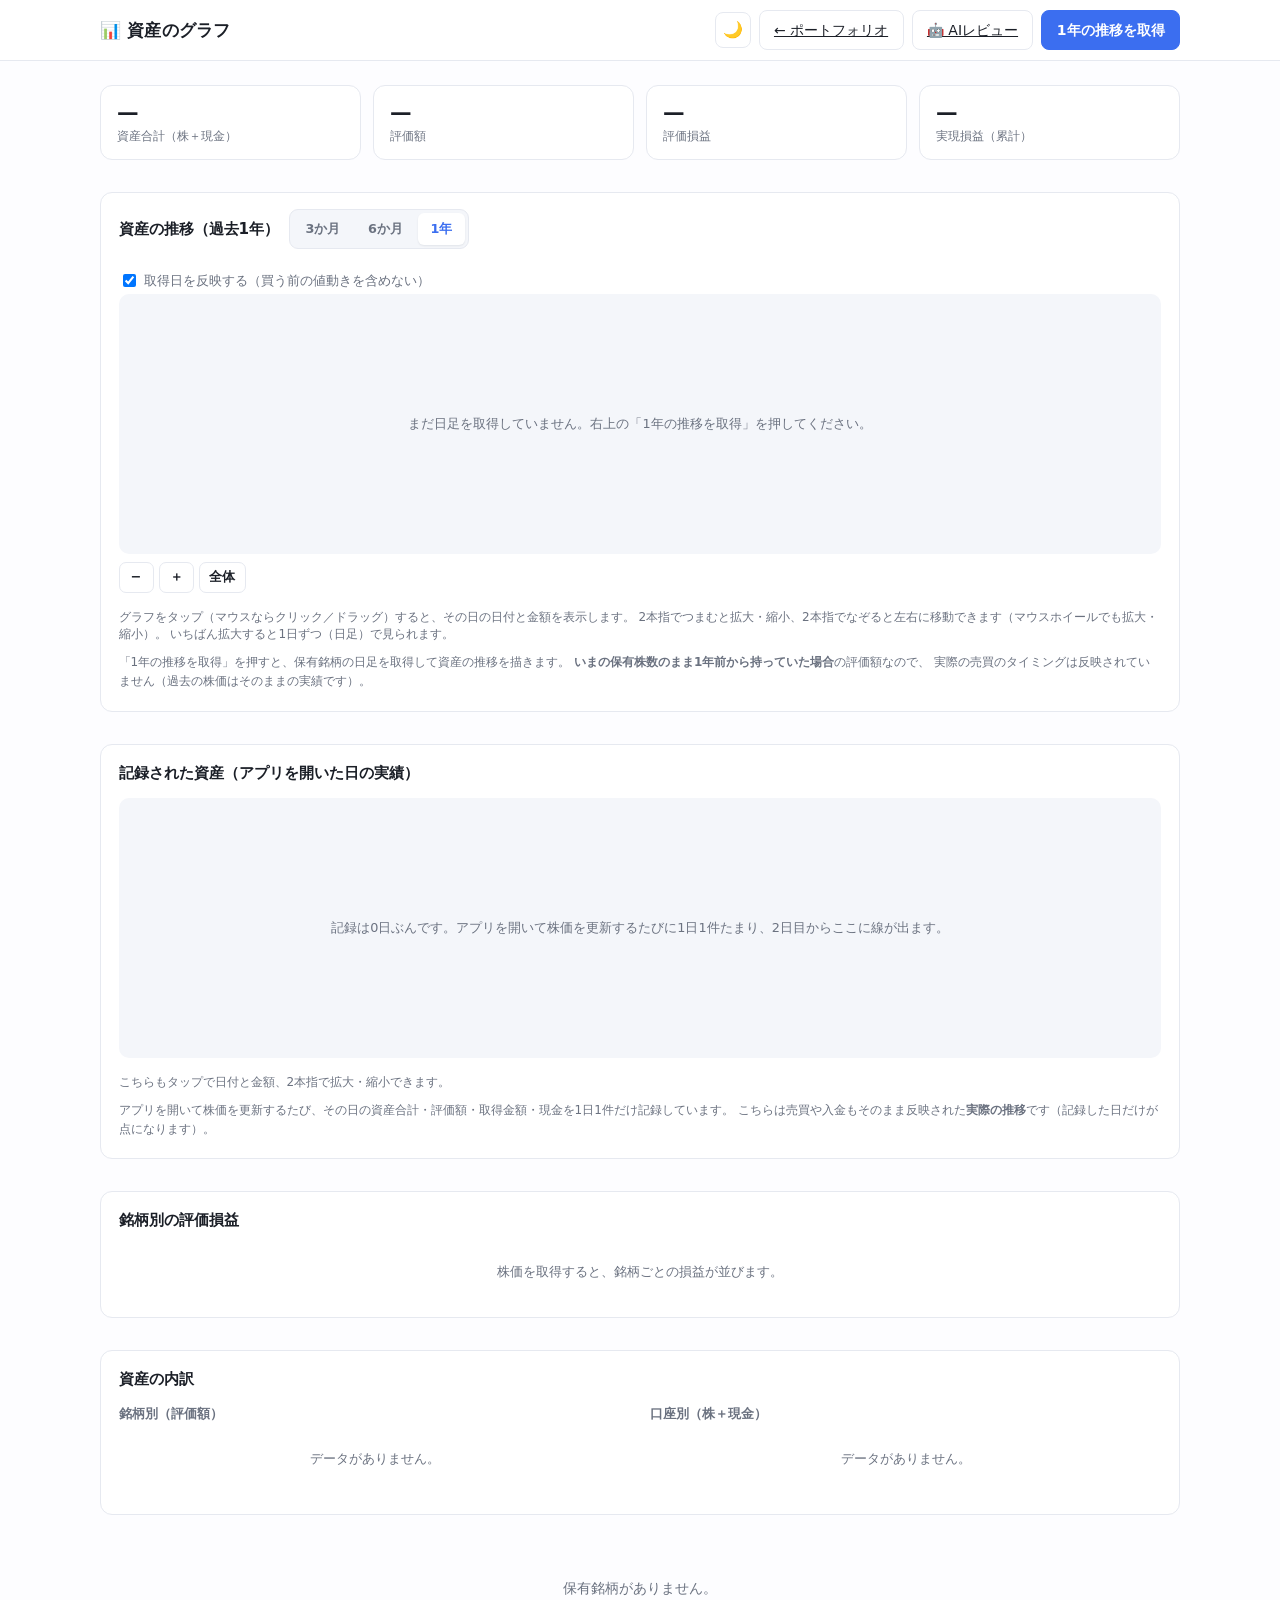
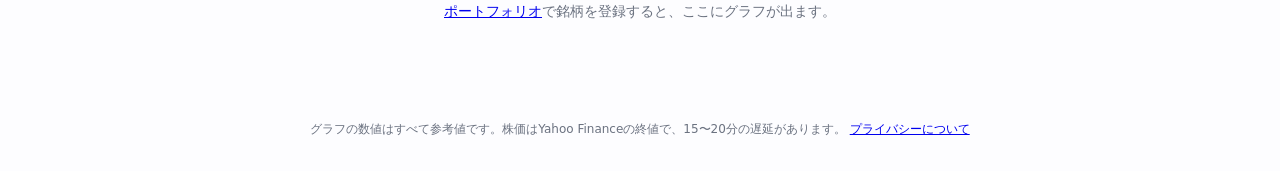
==== commit e4fcc2be: "投資日を資産グラフに反映し、Gemini APIでのレビュー機能を足した 取得前の値動きがグラフに入らないようにした。これまでは「いまの保有株数のまま 1年前から持っていた場合」で描いていたため、買う" ====
--- a/chart.html
+++ b/chart.html
@@ -28,6 +28,7 @@
     <div class="header-actions">
       <button type="button" id="themeToggle" class="icon-btn" title="テーマ切り替え" aria-label="テーマ切り替え">🌙</button>
       <a class="btn" href="./">← ポートフォリオ</a>
+      <a class="btn" href="review.html">🤖 AIレビュー</a>
       <button type="button" id="reloadBtn" class="btn btn-primary">1年の推移を取得</button>
     </div>
   </div>
@@ -51,6 +52,7 @@
         <button type="button" data-range="250" class="is-on" aria-pressed="true">1年</button>
       </div>
     </div>
+    <label class="check date-aware"><input type="checkbox" id="dateAware" checked> 取得日を反映する（買う前の値動きを含めない）</label>
     <div id="historyChart" class="chart-box"></div>
     <div class="chart-tools">
       <div class="chart-zoom" role="group" aria-label="拡大・縮小">
--- a/css/style.css
+++ b/css/style.css
@@ -1392,3 +1392,47 @@
 
 .chart-window strong { font-variant-numeric: tabular-nums; }
 .chart-usage { margin-top: .4rem; }
+
+.card-since { margin: 0; font-size: .72rem; color: var(--text-muted); font-variant-numeric: tabular-nums; }
+.date-aware { margin-top: .5rem; }
+
+/* ---------- AIレビュー ---------- */
+.menu-list a[role="menuitem"] {
+  font-size: .875rem;
+  text-align: left;
+  padding: .5rem .65rem;
+  border-radius: 6px;
+  color: var(--text);
+  text-decoration: none;
+}
+
+.menu-list a[role="menuitem"]:hover { background: var(--surface-2); }
+
+.row-actions { gap: .5rem; margin-top: .25rem; }
+.row-actions .btn { flex: 0 0 auto; }
+.btn.link-danger { color: var(--danger); }
+
+.review-options { display: flex; flex-direction: column; gap: .3rem; margin-bottom: .8rem; }
+
+.review-prompt {
+  margin: 0;
+  padding: .7rem .8rem;
+  background: var(--surface-2);
+  border-radius: 9px;
+  font-size: .72rem;
+  line-height: 1.6;
+  white-space: pre-wrap;
+  overflow-wrap: anywhere;
+  max-height: 20rem;
+  overflow-y: auto;
+  overscroll-behavior: contain;
+  font-family: ui-monospace, SFMono-Regular, Menlo, Consolas, "Hiragino Sans", monospace;
+}
+
+.review-result { font-size: .88rem; line-height: 1.75; }
+.review-result h3 { font-size: .95rem; margin: 1rem 0 .35rem; }
+.review-result h3:first-child { margin-top: 0; }
+.review-result p { margin: .35rem 0; }
+.review-result ul { margin: .35rem 0; padding-left: 1.2rem; }
+.review-result li { margin-bottom: .25rem; }
+.review-result code { background: var(--surface-2); border-radius: 4px; padding: .05rem .3rem; font-size: .85em; }
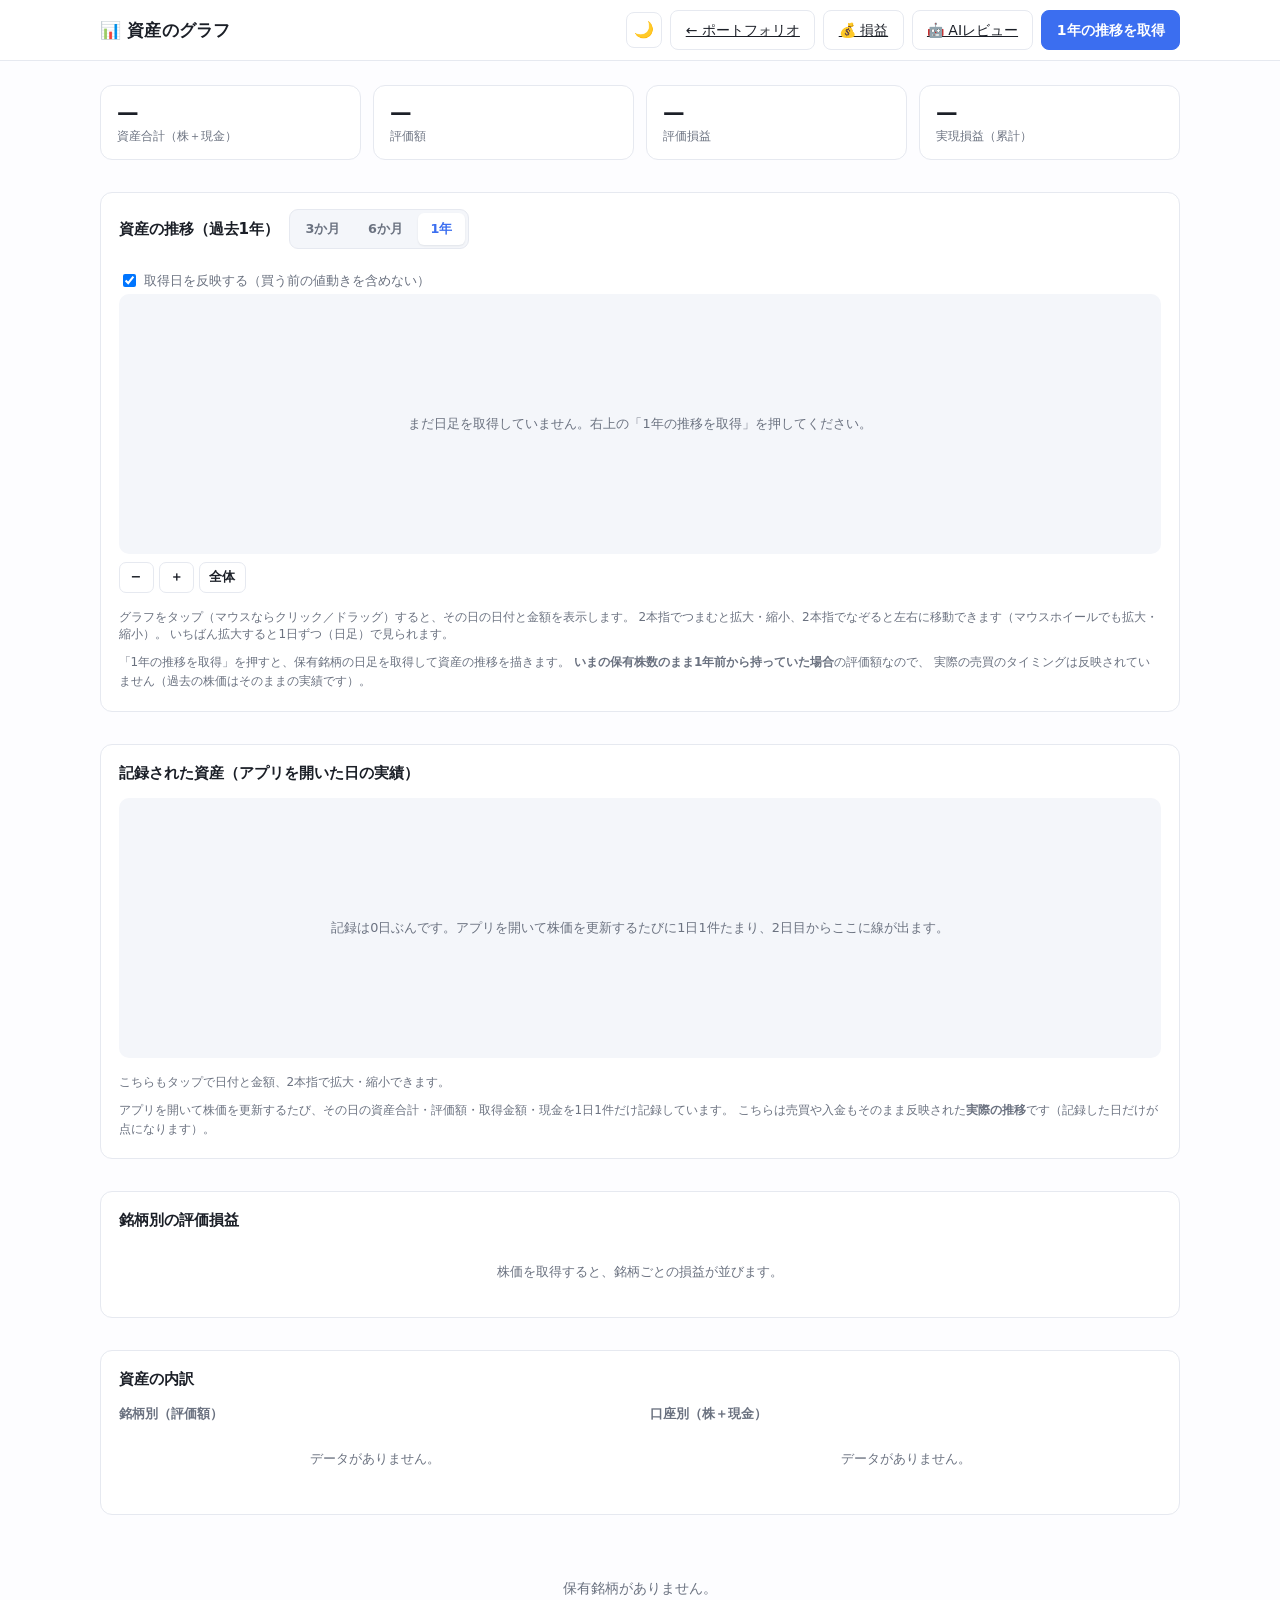
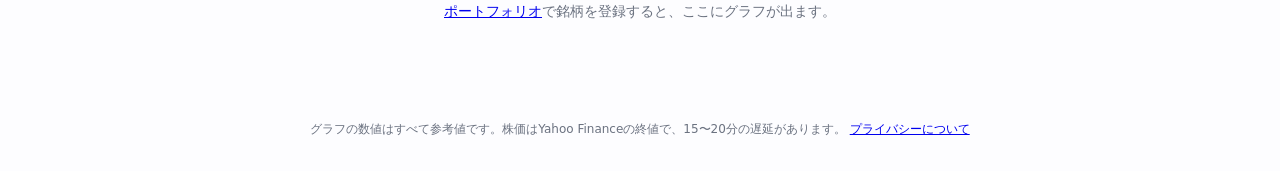
==== commit 16b73149: "年ごとの確定利益と含み損益をまとめるページを追加した 売買の履歴から、2種類の利益をまとめて見られるようにした。  - 含み損益（まだ売っていない分）：銘柄ごと・口座ごとの内訳と合計。取得日も並べる " ====
--- a/chart.html
+++ b/chart.html
@@ -28,6 +28,7 @@
     <div class="header-actions">
       <button type="button" id="themeToggle" class="icon-btn" title="テーマ切り替え" aria-label="テーマ切り替え">🌙</button>
       <a class="btn" href="./">← ポートフォリオ</a>
+      <a class="btn" href="profit.html">💰 損益</a>
       <a class="btn" href="review.html">🤖 AIレビュー</a>
       <button type="button" id="reloadBtn" class="btn btn-primary">1年の推移を取得</button>
     </div>
--- a/css/style.css
+++ b/css/style.css
@@ -1436,3 +1436,100 @@
 .review-result ul { margin: .35rem 0; padding-left: 1.2rem; }
 .review-result li { margin-bottom: .25rem; }
 .review-result code { background: var(--surface-2); border-radius: 4px; padding: .05rem .3rem; font-size: .85em; }
+
+/* ---------- 投資余力（増減入力） ---------- */
+.cash-row { display: flex; flex-direction: column; gap: .35rem; min-width: 0; }
+
+.cash-head { display: flex; align-items: baseline; gap: .5rem; }
+.cash-name { font-size: .82rem; font-weight: 600; }
+.cash-current { margin-left: auto; font-size: .8rem; color: var(--text-muted); font-style: normal; }
+
+.cash-line { display: flex; align-items: center; gap: .4rem; flex-wrap: wrap; }
+.cash-sign button { padding: .3rem .55rem; font-size: .75rem; }
+
+.cash-delta {
+  font: inherit;
+  font-size: var(--input-font-size);
+  font-variant-numeric: tabular-nums;
+  text-align: right;
+  padding: .45rem .6rem;
+  border-radius: 8px;
+  border: 1px solid var(--border);
+  background: var(--bg);
+  color: var(--text);
+  flex: 1 1 6rem;
+  min-width: 0;
+}
+
+.cash-delta:focus-visible { outline: 2px solid var(--accent); outline-offset: 1px; }
+.cash-after { font-size: .78rem; font-weight: 600; white-space: nowrap; }
+.field > span .cash-current { margin-left: .4rem; font-weight: 500; }
+
+/* ---------- Google同期 ---------- */
+.setup-steps {
+  margin: .5rem 0 1rem;
+  padding-left: 1.3rem;
+  font-size: .85rem;
+  line-height: 1.8;
+}
+
+.setup-steps li { margin-bottom: .5rem; }
+.setup-steps code { background: var(--surface-2); border-radius: 4px; padding: .05rem .3rem; font-size: .85em; overflow-wrap: anywhere; }
+
+.origin-box {
+  display: flex;
+  align-items: center;
+  gap: .5rem;
+  flex-wrap: wrap;
+  margin: .3rem 0;
+  padding: .4rem .55rem;
+  background: var(--surface-2);
+  border-radius: 8px;
+  min-width: 0;
+}
+
+.origin-box code { background: transparent; font-size: .8rem; overflow-wrap: anywhere; flex: 1; min-width: 0; }
+
+.sync-lists { display: grid; grid-template-columns: repeat(auto-fit, minmax(220px, 1fr)); gap: 1rem; }
+.sync-lists .dialog-list { font-size: .82rem; }
+
+.conflict-grid { display: grid; grid-template-columns: repeat(auto-fit, minmax(150px, 1fr)); gap: .6rem; }
+
+.conflict-side {
+  background: var(--surface-2);
+  border-radius: 9px;
+  padding: .6rem .7rem;
+  min-width: 0;
+}
+
+.conflict-side h3 { margin: 0 0 .25rem; font-size: .82rem; }
+.conflict-side p { margin: 0; font-size: .78rem; color: var(--text-muted); overflow-wrap: anywhere; }
+
+.warn-box {
+  margin: .6rem 0;
+  padding: .55rem .7rem;
+  background: var(--warn-weak);
+  color: var(--warn);
+  border-radius: 9px;
+  font-size: .8rem;
+  line-height: 1.6;
+}
+
+/* ---------- 損益のまとめ ---------- */
+.chart .bar-value { font-size: 9px; fill: var(--text-muted); }
+.gap-note { margin-top: .5rem; }
+.sale-pl { margin-left: auto; font-weight: 700; font-variant-numeric: tabular-nums; }
+
+#monthPanel .panel-head select {
+  font: inherit;
+  font-size: .85rem;
+  padding: .3rem .6rem;
+  border-radius: 8px;
+  border: 1px solid var(--border);
+  background: var(--surface);
+  color: var(--text);
+  margin-left: auto;
+}
+
+#yearTable td:first-child, #yearTable th:first-child { min-width: 4.5rem; }
+#monthPanel .sales-list { margin-top: .9rem; max-height: 26rem; overflow-y: auto; overscroll-behavior: contain; }
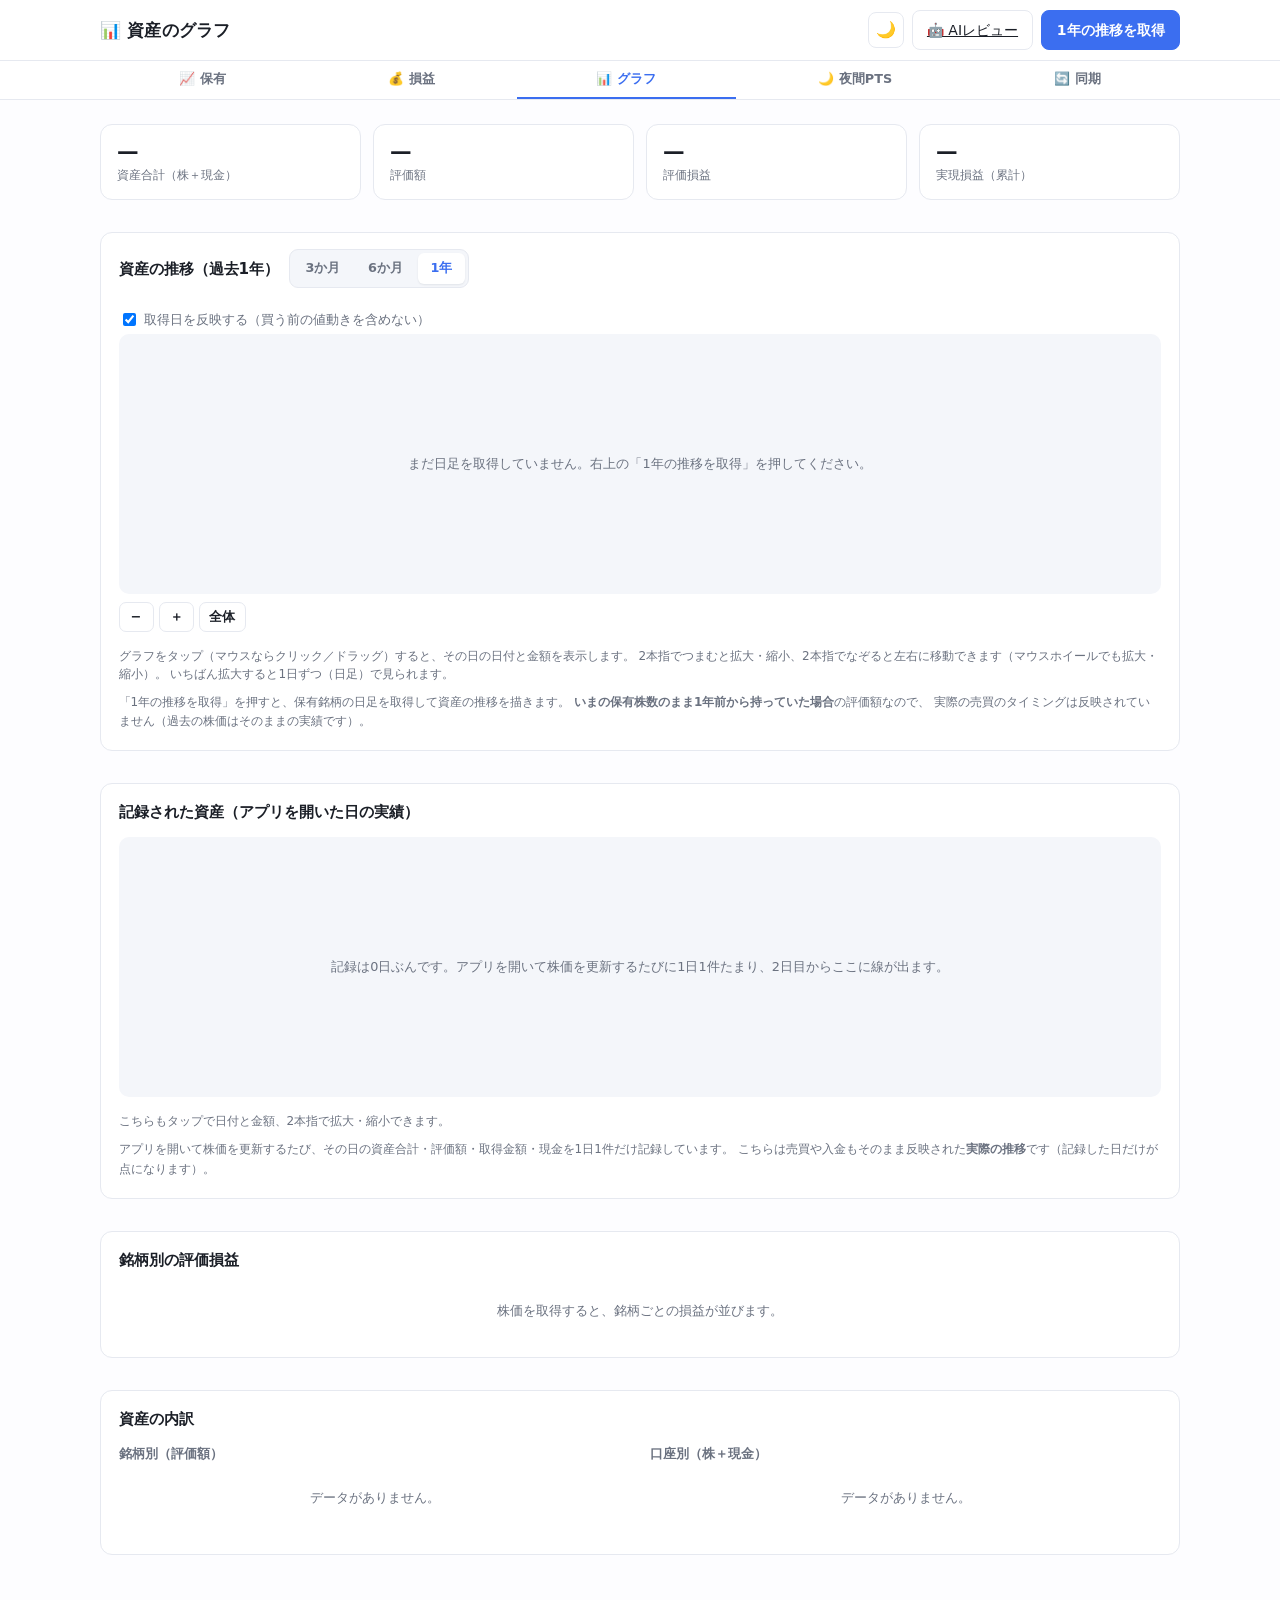
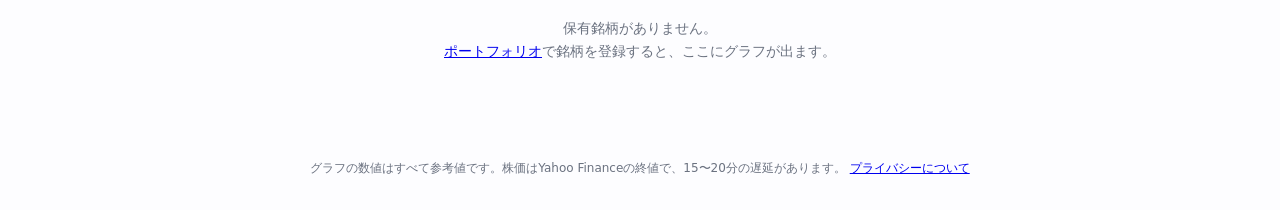
==== commit 4b75afb1: "UIを見直し、銘柄のチャートを追加した ページが増えて行き来しづらく、投資余力と積み立てがメニューの奥に埋もれていたので 全体を整理した。  - ヘッダーの下にページ切り替えのタブ（保有・損益・グラフ" ====
--- a/chart.html
+++ b/chart.html
@@ -27,12 +27,20 @@
     <h1 class="logo"><span aria-hidden="true">📊</span> 資産のグラフ</h1>
     <div class="header-actions">
       <button type="button" id="themeToggle" class="icon-btn" title="テーマ切り替え" aria-label="テーマ切り替え">🌙</button>
-      <a class="btn" href="./">← ポートフォリオ</a>
-      <a class="btn" href="profit.html">💰 損益</a>
       <a class="btn" href="review.html">🤖 AIレビュー</a>
       <button type="button" id="reloadBtn" class="btn btn-primary">1年の推移を取得</button>
     </div>
   </div>
+
+  <nav class="site-nav" aria-label="ページの切り替え">
+    <div class="wrap nav-inner">
+      <a href="./"><span aria-hidden="true">📈</span>保有</a>
+      <a href="profit.html"><span aria-hidden="true">💰</span>損益</a>
+      <a href="chart.html" class="is-current" aria-current="page"><span aria-hidden="true">📊</span>グラフ</a>
+      <a href="night.html"><span aria-hidden="true">🌙</span>夜間PTS</a>
+      <a href="sync.html"><span aria-hidden="true">🔄</span>同期</a>
+    </div>
+  </nav>
 </header>
 
 <main class="wrap">
--- a/css/style.css
+++ b/css/style.css
@@ -1533,3 +1533,174 @@
 
 #yearTable td:first-child, #yearTable th:first-child { min-width: 4.5rem; }
 #monthPanel .sales-list { margin-top: .9rem; max-height: 26rem; overflow-y: auto; overscroll-behavior: contain; }
+
+/* ---------- ページ切り替えのナビ ---------- */
+.site-nav {
+  border-top: 1px solid var(--border);
+  background: color-mix(in srgb, var(--surface) 70%, transparent);
+}
+
+.nav-inner {
+  display: flex;
+  gap: .2rem;
+  overflow-x: auto;
+  scrollbar-width: none;
+  touch-action: pan-x pan-y;
+}
+
+.nav-inner::-webkit-scrollbar { display: none; }
+
+.nav-inner a {
+  flex: 1 1 auto;
+  display: inline-flex;
+  align-items: center;
+  justify-content: center;
+  gap: .3rem;
+  padding: .5rem .55rem;
+  font-size: .8rem;
+  font-weight: 600;
+  color: var(--text-muted);
+  text-decoration: none;
+  white-space: nowrap;
+  border-bottom: 2px solid transparent;
+  touch-action: manipulation;
+}
+
+.nav-inner a:hover { color: var(--text); }
+
+.nav-inner a.is-current {
+  color: var(--accent);
+  border-bottom-color: var(--accent);
+}
+
+/* ヘッダーのボタンは、狭い画面では記号だけにして1行に収める */
+.btn-icon-text { display: inline-flex; align-items: center; gap: .35rem; }
+
+/* ---------- よく使う操作 ---------- */
+.quick-actions {
+  display: grid;
+  /* ボタンは3つなので、幅が広くても3列までにして余りを作らない */
+  grid-template-columns: repeat(3, minmax(0, 1fr));
+  gap: .6rem;
+  margin: 1rem 0 1.25rem;
+}
+
+@media (max-width: 760px) {
+  .quick-actions { grid-template-columns: 1fr 1fr; }
+}
+
+.quick-btn {
+  font: inherit;
+  display: flex;
+  align-items: center;
+  gap: .7rem;
+  text-align: left;
+  padding: .7rem .85rem;
+  background: var(--surface);
+  border: 1px solid var(--border);
+  border-radius: var(--radius);
+  color: var(--text);
+  cursor: pointer;
+  touch-action: manipulation;
+  transition: border-color .15s, background .15s;
+}
+
+.quick-btn:hover { border-color: var(--accent); background: var(--accent-weak); }
+
+.quick-icon {
+  flex: none;
+  width: 36px;
+  height: 36px;
+  display: grid;
+  place-items: center;
+  border-radius: 10px;
+  background: var(--accent-weak);
+  color: var(--accent);
+  font-size: 1.1rem;
+}
+
+.quick-text { display: flex; flex-direction: column; min-width: 0; }
+.quick-text strong { font-size: .88rem; }
+.quick-text small { font-size: .72rem; color: var(--text-muted); }
+
+/* 押せるサマリータイル */
+.stat-action {
+  font: inherit;
+  text-align: left;
+  cursor: pointer;
+  touch-action: manipulation;
+  transition: border-color .15s;
+}
+
+.stat-action:hover { border-color: var(--accent); }
+.stat-hint { display: block; font-size: .68rem; color: var(--accent); }
+
+/* ---------- 銘柄のチャート ---------- */
+#stockChartBox { height: 220px; margin-top: .3rem; }
+#stockChartStats { margin-top: .2rem; }
+#stockRange { align-self: flex-start; }
+
+@media (max-width: 560px) {
+  .header-actions .btn-icon-text .btn-label { display: none; }
+  .header-actions .btn-icon-text { padding: .45rem .7rem; font-size: 1rem; }
+  .logo { flex: 1 1 auto; margin-right: auto; font-size: .9rem; }
+  .header-actions { width: auto; }
+  .nav-inner a { font-size: .74rem; padding: .45rem .4rem; }
+  .quick-actions { grid-template-columns: 1fr; gap: .5rem; margin: .8rem 0 1rem; }
+  .quick-btn { padding: .6rem .7rem; }
+  #stockChartBox { height: 190px; }
+}
+
+/* ---------- 狭い画面では、損益の表をカードに組み替える ---------- */
+@media (max-width: 560px) {
+  #yearTable, #unrealizedTable { white-space: normal; }
+  #yearTable thead, #unrealizedTable thead { display: none; }
+  #yearTable, #yearTable tbody, #yearTable tfoot,
+  #unrealizedTable, #unrealizedTable tbody, #unrealizedTable tfoot { display: block; width: 100%; }
+
+  #yearTable tr, #unrealizedTable tr {
+    display: grid;
+    grid-template-columns: 1fr 1fr;
+    gap: .1rem .6rem;
+    background: var(--surface-2);
+    border-radius: 10px;
+    padding: .55rem .7rem;
+    margin-bottom: .5rem;
+  }
+
+  #yearTable td, #unrealizedTable td {
+    display: flex;
+    align-items: baseline;
+    justify-content: space-between;
+    gap: .4rem;
+    text-align: right;
+    border: 0;
+    padding: .12rem 0;
+    font-size: .8rem;
+  }
+
+  #yearTable td::before, #unrealizedTable td::before {
+    content: attr(data-label);
+    font-size: .68rem;
+    color: var(--text-muted);
+    font-weight: 600;
+    white-space: nowrap;
+  }
+
+  /* 見出しになるセル（年・銘柄）は1行まるごと使う */
+  #yearTable td.row-head, #unrealizedTable td.row-head {
+    grid-column: 1 / -1;
+    justify-content: flex-start;
+    text-align: left;
+    font-weight: 700;
+    font-size: .92rem;
+    border-bottom: 1px solid var(--border);
+    padding-bottom: .3rem;
+    margin-bottom: .2rem;
+  }
+
+  #yearTable td.row-head::before, #unrealizedTable td.row-head::before { display: none; }
+  #yearTable td.hide-sm, #unrealizedTable td.hide-sm { display: none; }
+  #yearTable tfoot tr, #unrealizedTable tfoot tr { border: 1px solid var(--accent); }
+  .table-scroll { overflow-x: visible; }
+}
